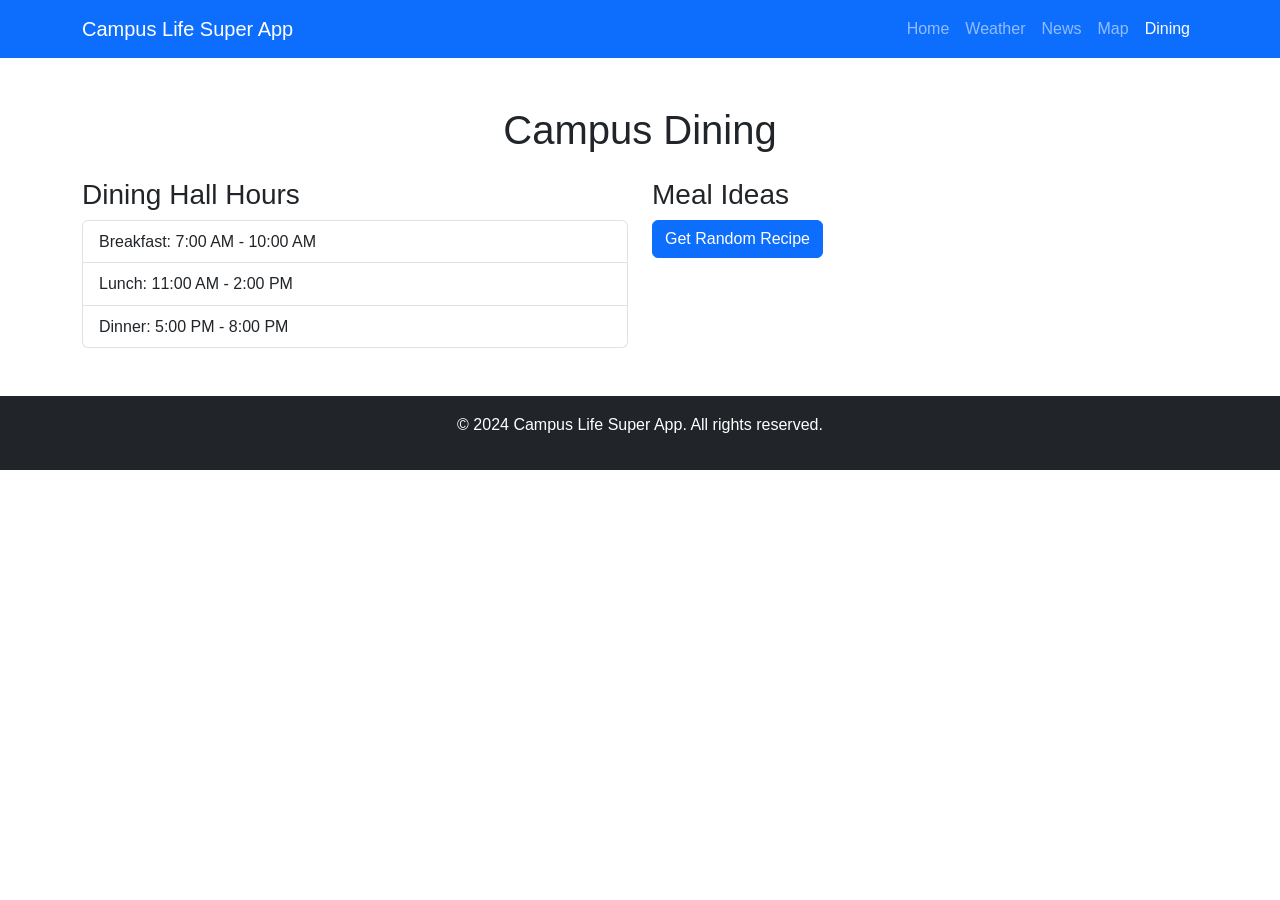
==== dining.html @ a545dc6f "Initial project setup with HTML pages, CSS, and JS structure" ====
<!DOCTYPE html>
<html lang="en">
<head>
    <meta charset="UTF-8">
    <meta name="viewport" content="width=device-width, initial-scale=1.0">
    <title>Dining - Campus Life Super App</title>
    <link href="https://cdn.jsdelivr.net/npm/bootstrap@5.3.0/dist/css/bootstrap.min.css" rel="stylesheet">
    <link rel="stylesheet" href="css/style.css">
</head>
<body>
    <header>
        <nav class="navbar navbar-expand-lg navbar-dark bg-primary">
            <div class="container">
                <a class="navbar-brand" href="index.html">Campus Life Super App</a>
                <button class="navbar-toggler" type="button" data-bs-toggle="collapse" data-bs-target="#navbarNav">
                    <span class="navbar-toggler-icon"></span>
                </button>
                <div class="collapse navbar-collapse" id="navbarNav">
                    <ul class="navbar-nav ms-auto">
                        <li class="nav-item"><a class="nav-link" href="index.html">Home</a></li>
                        <li class="nav-item"><a class="nav-link" href="weather.html">Weather</a></li>
                        <li class="nav-item"><a class="nav-link" href="news.html">News</a></li>
                        <li class="nav-item"><a class="nav-link" href="map.html">Map</a></li>
                        <li class="nav-item"><a class="nav-link active" href="dining.html">Dining</a></li>
                    </ul>
                </div>
            </div>
        </nav>
    </header>

    <main class="container my-5">
        <h1 class="text-center mb-4">Campus Dining</h1>
        <div class="row">
            <div class="col-md-6">
                <h3>Dining Hall Hours</h3>
                <ul class="list-group">
                    <li class="list-group-item">Breakfast: 7:00 AM - 10:00 AM</li>
                    <li class="list-group-item">Lunch: 11:00 AM - 2:00 PM</li>
                    <li class="list-group-item">Dinner: 5:00 PM - 8:00 PM</li>
                </ul>
            </div>
            <div class="col-md-6">
                <h3>Meal Ideas</h3>
                <button id="get-recipe-btn" class="btn btn-primary mb-3">Get Random Recipe</button>
                <div id="recipe-container">
                    <!-- Recipe will be loaded here -->
                </div>
            </div>
        </div>
    </main>

    <footer class="bg-dark text-white text-center py-3">
        <div class="container">
            <p>&copy; 2024 Campus Life Super App. All rights reserved.</p>
        </div>
    </footer>

    <script src="https://cdn.jsdelivr.net/npm/bootstrap@5.3.0/dist/js/bootstrap.bundle.min.js"></script>
    <script src="js/app.js"></script>
    <script src="js/dining.js"></script>
</body>
</html>
---- css/style.css ----
/* Custom styles for Campus Life Super App */

body {
    font-family: 'Segoe UI', Tahoma, Geneva, Verdana, sans-serif;
    line-height: 1.6;
}

.hero {
    background: linear-gradient(135deg, #667eea 0%, #764ba2 100%);
    color: white;
    padding: 4rem 0;
    border-radius: 10px;
    margin-bottom: 3rem;
}

.card {
    transition: transform 0.3s ease, box-shadow 0.3s ease;
    border: none;
    border-radius: 10px;
}

.card:hover {
    transform: translateY(-5px);
    box-shadow: 0 10px 20px rgba(0, 0, 0, 0.1);
}

footer {
    margin-top: auto;
}

/* Responsive adjustments */
@media (max-width: 768px) {
    .hero {
        padding: 2rem 1rem;
    }

    .hero h1 {
        font-size: 2rem;
    }

    .navbar-brand {
        font-size: 1.2rem;
    }
}

/* Accessibility improvements */
.btn:focus,
.navbar-toggler:focus {
    box-shadow: 0 0 0 0.2rem rgba(0, 123, 255, 0.25);
}

.card:focus-within {
    outline: 2px solid #007bff;
    outline-offset: 2px;
}
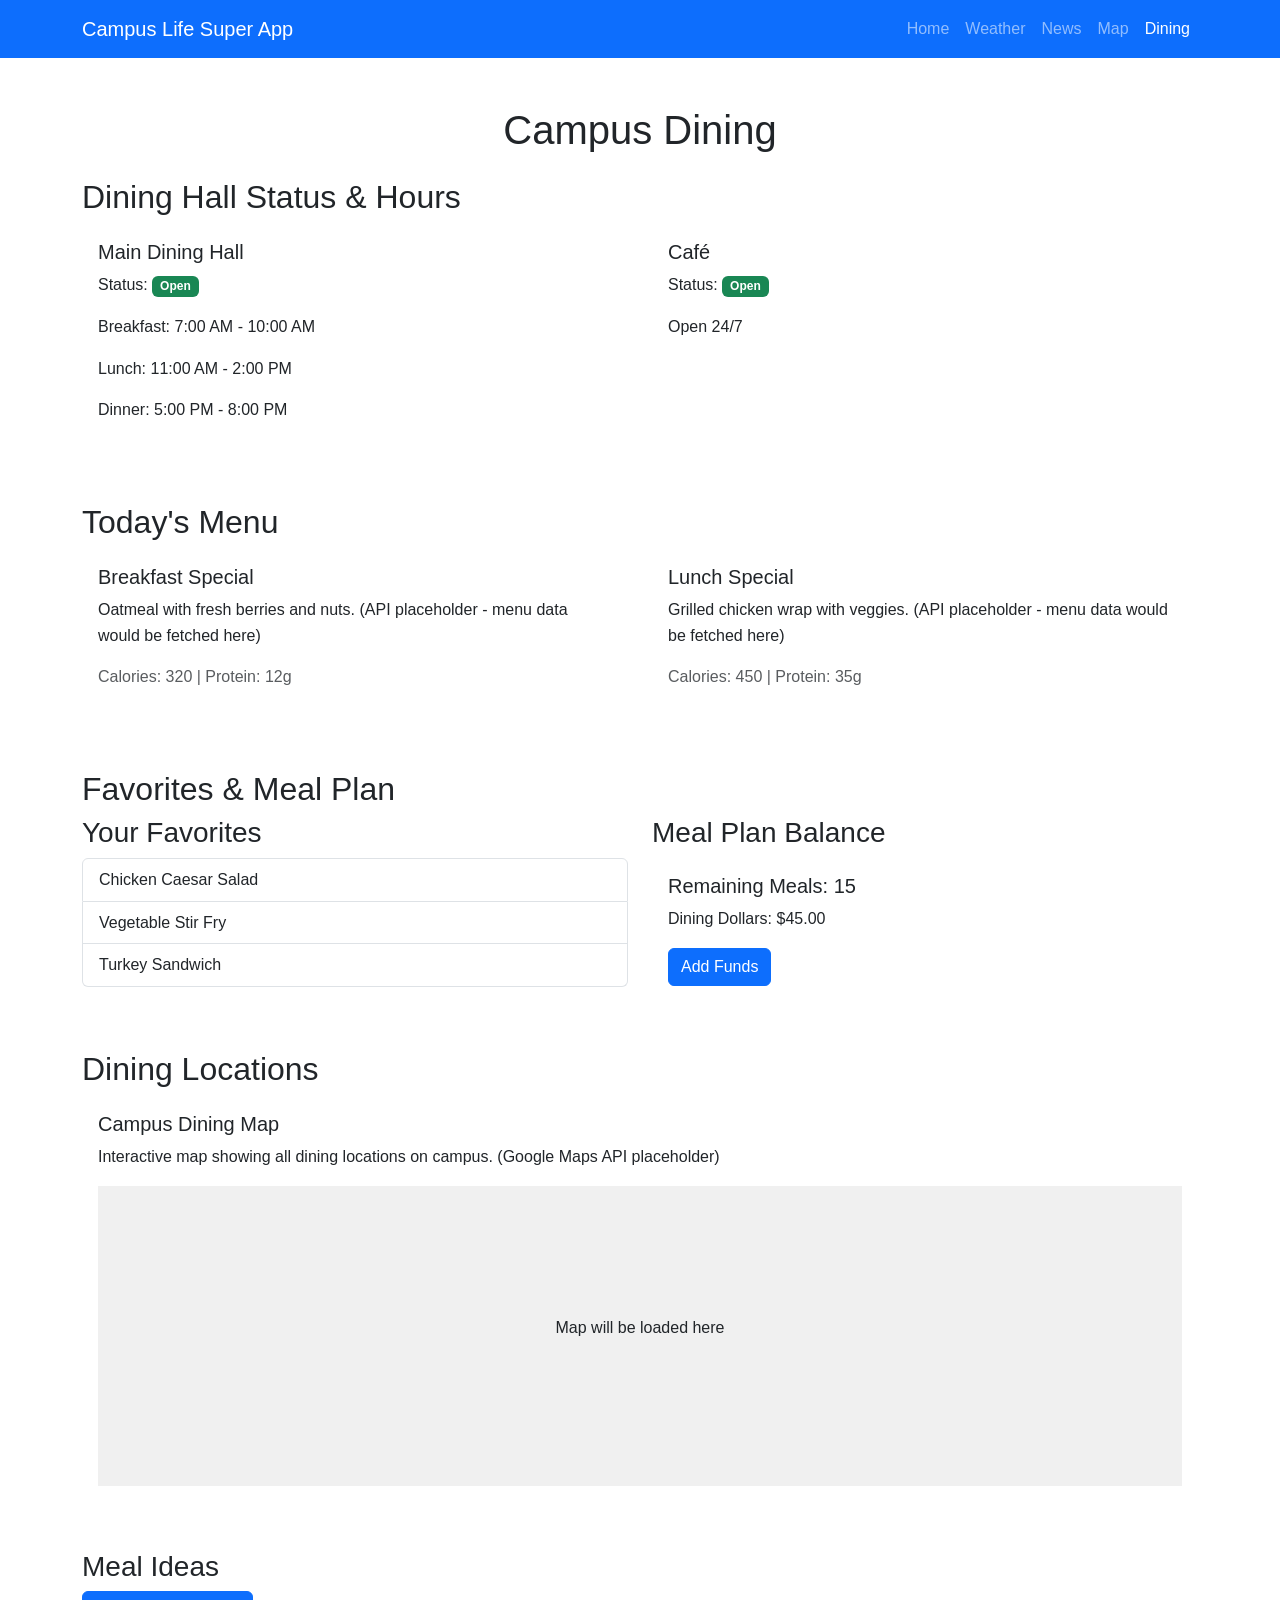
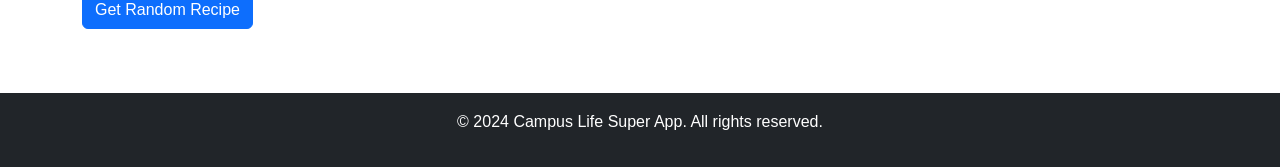
==== commit b7937945: "Enhanced dining page with status/hours, menu placeholders, favorites, and location sections" ====
--- a/dining.html
+++ b/dining.html
@@ -30,15 +30,104 @@
 
     <main class="container my-5">
         <h1 class="text-center mb-4">Campus Dining</h1>
+        
+        <!-- Dining Hall Status/Hours Section -->
+        <section class="dining-status mb-5">
+            <h2>Dining Hall Status & Hours</h2>
+            <div class="row">
+                <div class="col-md-6">
+                    <div class="card">
+                        <div class="card-body">
+                            <h5 class="card-title">Main Dining Hall</h5>
+                            <p class="card-text">Status: <span class="badge bg-success">Open</span></p>
+                            <p>Breakfast: 7:00 AM - 10:00 AM</p>
+                            <p>Lunch: 11:00 AM - 2:00 PM</p>
+                            <p>Dinner: 5:00 PM - 8:00 PM</p>
+                        </div>
+                    </div>
+                </div>
+                <div class="col-md-6">
+                    <div class="card">
+                        <div class="card-body">
+                            <h5 class="card-title">Café</h5>
+                            <p class="card-text">Status: <span class="badge bg-success">Open</span></p>
+                            <p>Open 24/7</p>
+                        </div>
+                    </div>
+                </div>
+            </div>
+        </section>
+
+        <!-- Menu/API Placeholder Section -->
+        <section class="menu-placeholder mb-5">
+            <h2>Today's Menu</h2>
+            <div class="row">
+                <div class="col-md-6">
+                    <div class="card">
+                        <div class="card-body">
+                            <h5 class="card-title">Breakfast Special</h5>
+                            <p class="card-text">Oatmeal with fresh berries and nuts. (API placeholder - menu data would be fetched here)</p>
+                            <p class="text-muted">Calories: 320 | Protein: 12g</p>
+                        </div>
+                    </div>
+                </div>
+                <div class="col-md-6">
+                    <div class="card">
+                        <div class="card-body">
+                            <h5 class="card-title">Lunch Special</h5>
+                            <p class="card-text">Grilled chicken wrap with veggies. (API placeholder - menu data would be fetched here)</p>
+                            <p class="text-muted">Calories: 450 | Protein: 35g</p>
+                        </div>
+                    </div>
+                </div>
+            </div>
+        </section>
+
+        <!-- Favorites/Meal Plan Section -->
+        <section class="favorites mb-5">
+            <h2>Favorites & Meal Plan</h2>
+            <div class="row">
+                <div class="col-md-6">
+                    <h3>Your Favorites</h3>
+                    <ul class="list-group">
+                        <li class="list-group-item">Chicken Caesar Salad</li>
+                        <li class="list-group-item">Vegetable Stir Fry</li>
+                        <li class="list-group-item">Turkey Sandwich</li>
+                    </ul>
+                </div>
+                <div class="col-md-6">
+                    <h3>Meal Plan Balance</h3>
+                    <div class="card">
+                        <div class="card-body">
+                            <h5 class="card-title">Remaining Meals: 15</h5>
+                            <p class="card-text">Dining Dollars: $45.00</p>
+                            <button class="btn btn-primary">Add Funds</button>
+                        </div>
+                    </div>
+                </div>
+            </div>
+        </section>
+
+        <!-- Map/Location Placeholder Section -->
+        <section class="location-placeholder mb-5">
+            <h2>Dining Locations</h2>
+            <div class="row">
+                <div class="col-12">
+                    <div class="card">
+                        <div class="card-body">
+                            <h5 class="card-title">Campus Dining Map</h5>
+                            <p class="card-text">Interactive map showing all dining locations on campus. (Google Maps API placeholder)</p>
+                            <div id="dining-map" style="height: 300px; background-color: #f0f0f0; display: flex; align-items: center; justify-content: center;">
+                                <p>Map will be loaded here</p>
+                            </div>
+                        </div>
+                    </div>
+                </div>
+            </div>
+        </section>
+
+        <!-- Meal Ideas Section (existing) -->
         <div class="row">
-            <div class="col-md-6">
-                <h3>Dining Hall Hours</h3>
-                <ul class="list-group">
-                    <li class="list-group-item">Breakfast: 7:00 AM - 10:00 AM</li>
-                    <li class="list-group-item">Lunch: 11:00 AM - 2:00 PM</li>
-                    <li class="list-group-item">Dinner: 5:00 PM - 8:00 PM</li>
-                </ul>
-            </div>
             <div class="col-md-6">
                 <h3>Meal Ideas</h3>
                 <button id="get-recipe-btn" class="btn btn-primary mb-3">Get Random Recipe</button>
--- a/css/style.css
+++ b/css/style.css
@@ -1,10 +1,12 @@
 /* Custom styles for Campus Life Super App */
 
+/* General body styles */
 body {
     font-family: 'Segoe UI', Tahoma, Geneva, Verdana, sans-serif;
     line-height: 1.6;
 }
 
+/* Hero section styling with gradient background */
 .hero {
     background: linear-gradient(135deg, #667eea 0%, #764ba2 100%);
     color: white;
@@ -13,6 +15,7 @@
     margin-bottom: 3rem;
 }
 
+/* Card hover effects for interactive elements */
 .card {
     transition: transform 0.3s ease, box-shadow 0.3s ease;
     border: none;
@@ -24,11 +27,12 @@
     box-shadow: 0 10px 20px rgba(0, 0, 0, 0.1);
 }
 
+/* Footer positioning */
 footer {
     margin-top: auto;
 }
 
-/* Responsive adjustments */
+/* Responsive adjustments for mobile devices */
 @media (max-width: 768px) {
     .hero {
         padding: 2rem 1rem;
@@ -43,7 +47,7 @@
     }
 }
 
-/* Accessibility improvements */
+/* Accessibility improvements for focus states */
 .btn:focus,
 .navbar-toggler:focus {
     box-shadow: 0 0 0 0.2rem rgba(0, 123, 255, 0.25);
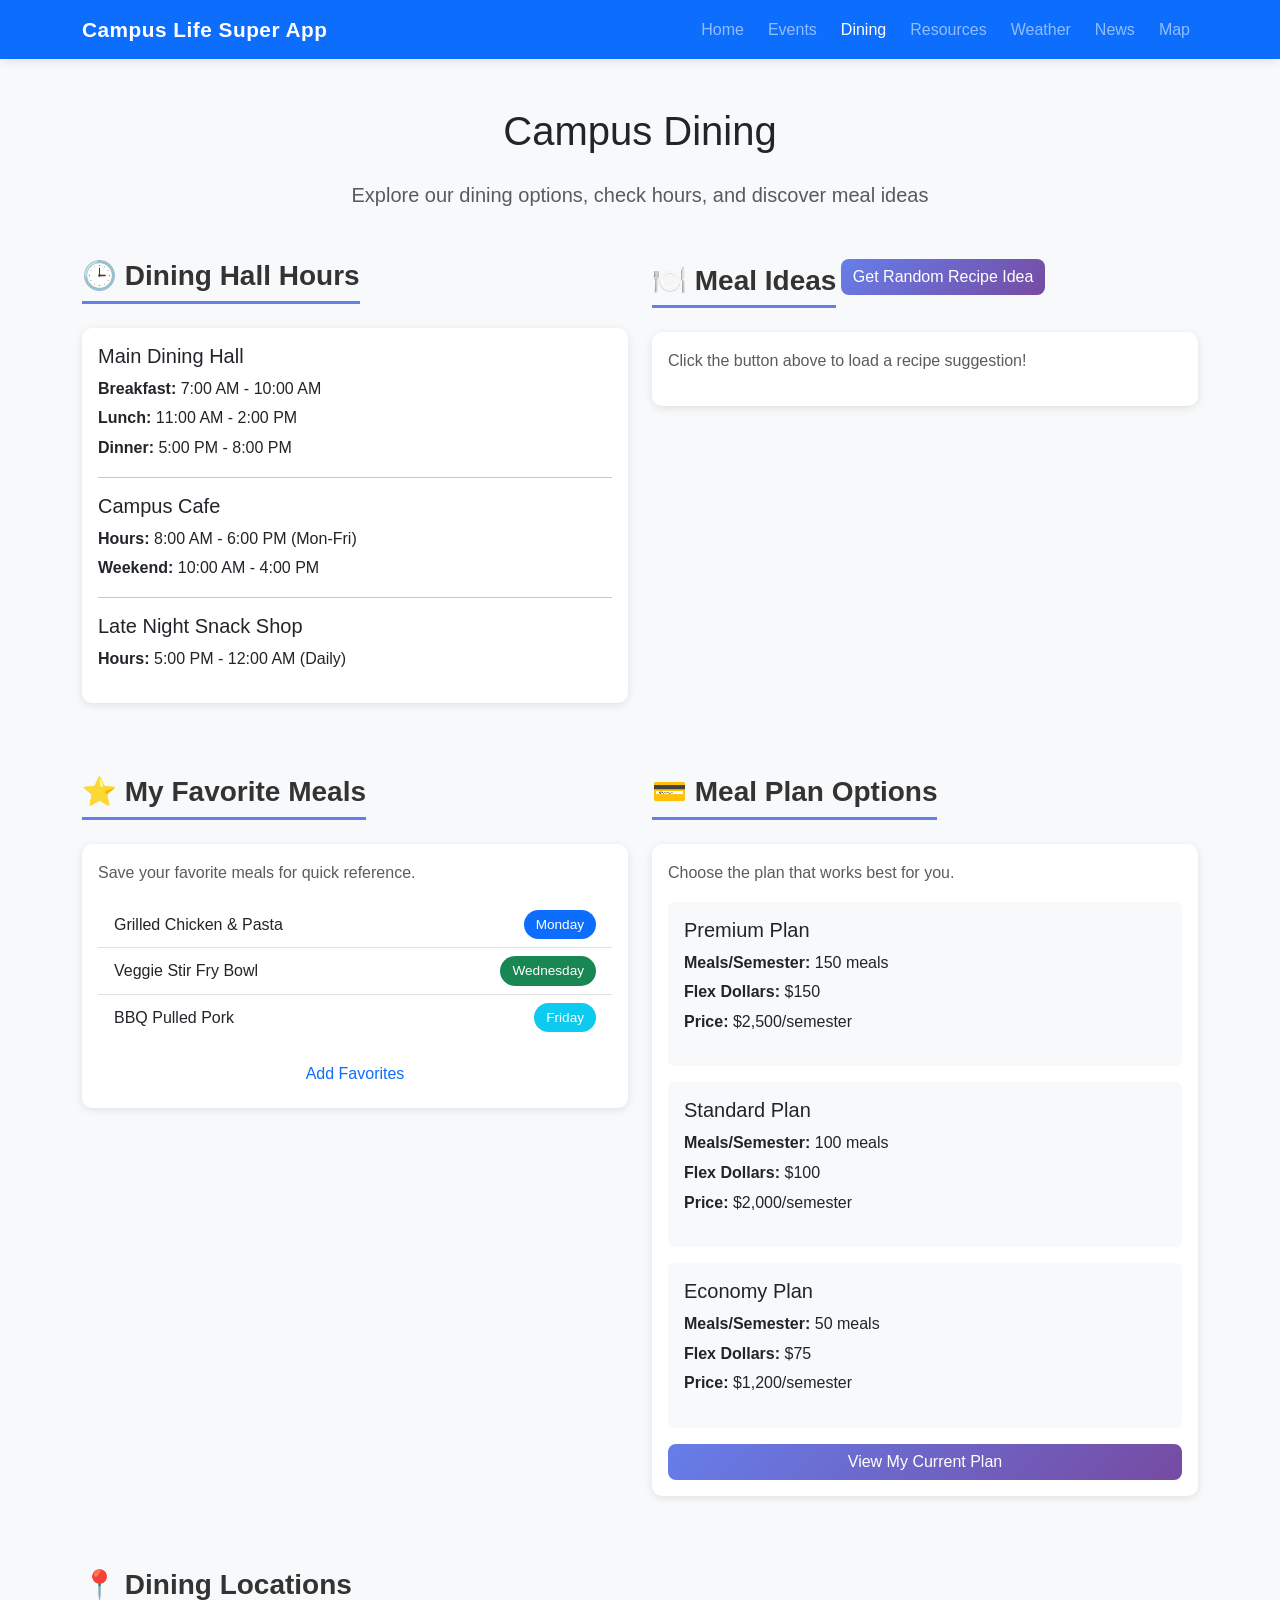
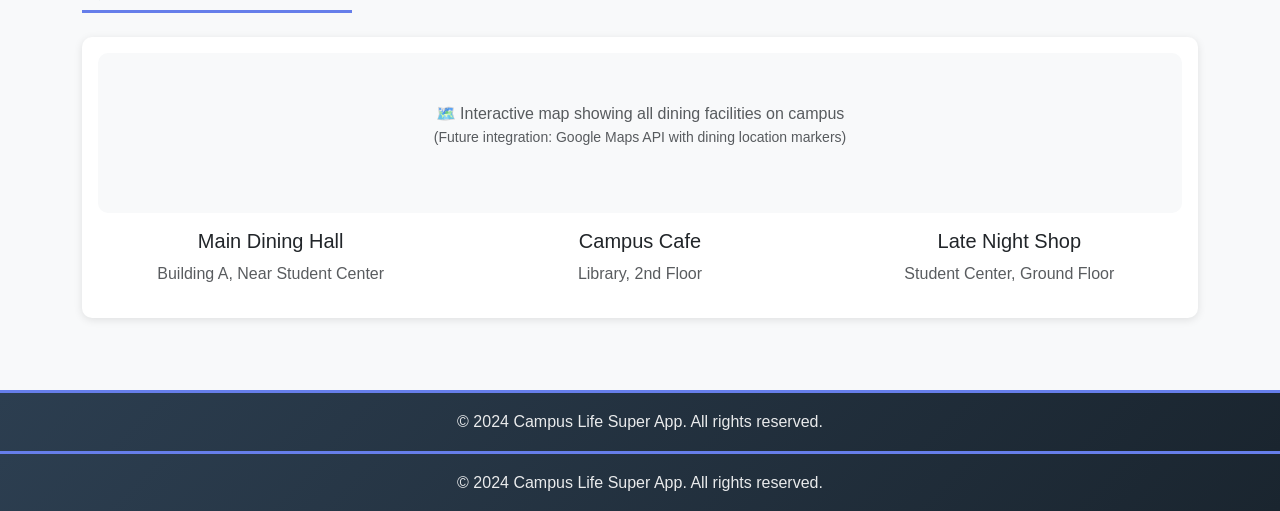
==== commit a679ab8d: "Add Events page with search/filter functionality and modal details" ====
--- a/dining.html
+++ b/dining.html
@@ -18,10 +18,12 @@
                 <div class="collapse navbar-collapse" id="navbarNav">
                     <ul class="navbar-nav ms-auto">
                         <li class="nav-item"><a class="nav-link" href="index.html">Home</a></li>
+                        <li class="nav-item"><a class="nav-link" href="events.html">Events</a></li>
+                        <li class="nav-item"><a class="nav-link active" href="dining.html">Dining</a></li>
+                        <li class="nav-item"><a class="nav-link" href="student-resources.html">Resources</a></li>
                         <li class="nav-item"><a class="nav-link" href="weather.html">Weather</a></li>
                         <li class="nav-item"><a class="nav-link" href="news.html">News</a></li>
                         <li class="nav-item"><a class="nav-link" href="map.html">Map</a></li>
-                        <li class="nav-item"><a class="nav-link active" href="dining.html">Dining</a></li>
                     </ul>
                 </div>
             </div>
@@ -29,114 +31,170 @@
     </header>
 
     <main class="container my-5">
+        <!-- PAGE TITLE AND DESCRIPTION -->
+        <!-- Purpose: Provide context for the dining page -->
         <h1 class="text-center mb-4">Campus Dining</h1>
-        
-        <!-- Dining Hall Status/Hours Section -->
-        <section class="dining-status mb-5">
-            <h2>Dining Hall Status & Hours</h2>
-            <div class="row">
-                <div class="col-md-6">
-                    <div class="card">
-                        <div class="card-body">
-                            <h5 class="card-title">Main Dining Hall</h5>
-                            <p class="card-text">Status: <span class="badge bg-success">Open</span></p>
-                            <p>Breakfast: 7:00 AM - 10:00 AM</p>
-                            <p>Lunch: 11:00 AM - 2:00 PM</p>
-                            <p>Dinner: 5:00 PM - 8:00 PM</p>
-                        </div>
-                    </div>
-                </div>
-                <div class="col-md-6">
-                    <div class="card">
-                        <div class="card-body">
-                            <h5 class="card-title">Café</h5>
-                            <p class="card-text">Status: <span class="badge bg-success">Open</span></p>
-                            <p>Open 24/7</p>
-                        </div>
-                    </div>
-                </div>
-            </div>
-        </section>
-
-        <!-- Menu/API Placeholder Section -->
-        <section class="menu-placeholder mb-5">
-            <h2>Today's Menu</h2>
-            <div class="row">
-                <div class="col-md-6">
-                    <div class="card">
-                        <div class="card-body">
-                            <h5 class="card-title">Breakfast Special</h5>
-                            <p class="card-text">Oatmeal with fresh berries and nuts. (API placeholder - menu data would be fetched here)</p>
-                            <p class="text-muted">Calories: 320 | Protein: 12g</p>
-                        </div>
-                    </div>
-                </div>
-                <div class="col-md-6">
-                    <div class="card">
-                        <div class="card-body">
-                            <h5 class="card-title">Lunch Special</h5>
-                            <p class="card-text">Grilled chicken wrap with veggies. (API placeholder - menu data would be fetched here)</p>
-                            <p class="text-muted">Calories: 450 | Protein: 35g</p>
-                        </div>
-                    </div>
-                </div>
-            </div>
-        </section>
-
-        <!-- Favorites/Meal Plan Section -->
-        <section class="favorites mb-5">
-            <h2>Favorites & Meal Plan</h2>
-            <div class="row">
-                <div class="col-md-6">
-                    <h3>Your Favorites</h3>
-                    <ul class="list-group">
-                        <li class="list-group-item">Chicken Caesar Salad</li>
-                        <li class="list-group-item">Vegetable Stir Fry</li>
-                        <li class="list-group-item">Turkey Sandwich</li>
-                    </ul>
-                </div>
-                <div class="col-md-6">
-                    <h3>Meal Plan Balance</h3>
-                    <div class="card">
-                        <div class="card-body">
-                            <h5 class="card-title">Remaining Meals: 15</h5>
-                            <p class="card-text">Dining Dollars: $45.00</p>
-                            <button class="btn btn-primary">Add Funds</button>
-                        </div>
-                    </div>
-                </div>
-            </div>
-        </section>
-
-        <!-- Map/Location Placeholder Section -->
-        <section class="location-placeholder mb-5">
-            <h2>Dining Locations</h2>
-            <div class="row">
-                <div class="col-12">
-                    <div class="card">
-                        <div class="card-body">
-                            <h5 class="card-title">Campus Dining Map</h5>
-                            <p class="card-text">Interactive map showing all dining locations on campus. (Google Maps API placeholder)</p>
-                            <div id="dining-map" style="height: 300px; background-color: #f0f0f0; display: flex; align-items: center; justify-content: center;">
-                                <p>Map will be loaded here</p>
+        <p class="text-center lead text-muted mb-5">Explore our dining options, check hours, and discover meal ideas</p>
+
+        <!-- DINING HALL STATUS AND HOURS -->
+        <!-- Purpose: Display current hours and status of dining facilities -->
+        <div class="row mb-5">
+            <div class="col-md-6 mb-4">
+                <h3>🕒 Dining Hall Hours</h3>
+                <div class="card">
+                    <div class="card-body">
+                        <ul class="list-unstyled">
+                            <li class="mb-3">
+                                <h5>Main Dining Hall</h5>
+                                <p class="mb-1"><strong>Breakfast:</strong> 7:00 AM - 10:00 AM</p>
+                                <p class="mb-1"><strong>Lunch:</strong> 11:00 AM - 2:00 PM</p>
+                                <p class="mb-0"><strong>Dinner:</strong> 5:00 PM - 8:00 PM</p>
+                            </li>
+                            <hr>
+                            <li class="mb-3">
+                                <h5>Campus Cafe</h5>
+                                <p class="mb-1"><strong>Hours:</strong> 8:00 AM - 6:00 PM (Mon-Fri)</p>
+                                <p class="mb-0"><strong>Weekend:</strong> 10:00 AM - 4:00 PM</p>
+                            </li>
+                            <hr>
+                            <li>
+                                <h5>Late Night Snack Shop</h5>
+                                <p class="mb-0"><strong>Hours:</strong> 5:00 PM - 12:00 AM (Daily)</p>
+                            </li>
+                        </ul>
+                    </div>
+                </div>
+            </div>
+
+            <!-- MENU AND API PLACEHOLDER -->
+            <!-- Purpose: Display meal ideas and recipes from API -->
+            <div class="col-md-6 mb-4">
+                <h3>🍽️ Meal Ideas</h3>
+                <button id="get-recipe-btn" class="btn btn-primary mb-3">
+                    Get Random Recipe Idea
+                </button>
+                <div id="recipe-container" class="card">
+                    <div class="card-body">
+                        <p class="text-muted">Click the button above to load a recipe suggestion!</p>
+                    </div>
+                </div>
+            </div>
+        </div>
+
+        <!-- FAVORITES AND MEAL PLAN SECTION -->
+        <!-- Purpose: Allow students to save favorites and view meal plans -->
+        <div class="row mb-5">
+            <div class="col-md-6 mb-4">
+                <h3>⭐ My Favorite Meals</h3>
+                <div class="card">
+                    <div class="card-body">
+                        <p class="text-muted mb-3">Save your favorite meals for quick reference.</p>
+                        <ul class="list-group">
+                            <li class="list-group-item d-flex justify-content-between align-items-center">
+                                Grilled Chicken & Pasta
+                                <span class="badge bg-primary rounded-pill">Monday</span>
+                            </li>
+                            <li class="list-group-item d-flex justify-content-between align-items-center">
+                                Veggie Stir Fry Bowl
+                                <span class="badge bg-success rounded-pill">Wednesday</span>
+                            </li>
+                            <li class="list-group-item d-flex justify-content-between align-items-center">
+                                BBQ Pulled Pork
+                                <span class="badge bg-info rounded-pill">Friday</span>
+                            </li>
+                        </ul>
+                        <button class="btn btn-outline-primary mt-3 w-100">
+                            Add Favorites
+                        </button>
+                    </div>
+                </div>
+            </div>
+
+            <!-- MEAL PLAN INFORMATION -->
+            <!-- Purpose: Display meal plan options and purchasing info -->
+            <div class="col-md-6 mb-4">
+                <h3>💳 Meal Plan Options</h3>
+                <div class="card">
+                    <div class="card-body">
+                        <p class="text-muted mb-3">Choose the plan that works best for you.</p>
+                        
+                        <div class="mb-3 p-3 bg-light rounded">
+                            <h5>Premium Plan</h5>
+                            <p class="mb-1"><strong>Meals/Semester:</strong> 150 meals</p>
+                            <p class="mb-1"><strong>Flex Dollars:</strong> $150</p>
+                            <p><strong>Price:</strong> $2,500/semester</p>
+                        </div>
+
+                        <div class="mb-3 p-3 bg-light rounded">
+                            <h5>Standard Plan</h5>
+                            <p class="mb-1"><strong>Meals/Semester:</strong> 100 meals</p>
+                            <p class="mb-1"><strong>Flex Dollars:</strong> $100</p>
+                            <p><strong>Price:</strong> $2,000/semester</p>
+                        </div>
+
+                        <div class="mb-3 p-3 bg-light rounded">
+                            <h5>Economy Plan</h5>
+                            <p class="mb-1"><strong>Meals/Semester:</strong> 50 meals</p>
+                            <p class="mb-1"><strong>Flex Dollars:</strong> $75</p>
+                            <p><strong>Price:</strong> $1,200/semester</p>
+                        </div>
+
+                        <button class="btn btn-primary w-100">
+                            View My Current Plan
+                        </button>
+                    </div>
+                </div>
+            </div>
+        </div>
+
+        <!-- MAP AND LOCATION PLACEHOLDER -->
+        <!-- Purpose: Show location of dining facilities on campus -->
+        <div class="row">
+            <div class="col-12">
+                <h3>📍 Dining Locations</h3>
+                <div class="card mb-4">
+                    <div class="card-body">
+                        <div class="bg-light p-5 text-center mb-3" style="border-radius: 10px;">
+                            <p class="text-muted mb-0">
+                                🗺️ Interactive map showing all dining facilities on campus
+                            </p>
+                            <p class="text-muted small">
+                                (Future integration: Google Maps API with dining location markers)
+                            </p>
+                        </div>
+                        <div class="row">
+                            <div class="col-md-4 text-center">
+                                <h5>Main Dining Hall</h5>
+                                <p class="text-muted">Building A, Near Student Center</p>
                             </div>
-                        </div>
-                    </div>
-                </div>
-            </div>
-        </section>
-
-        <!-- Meal Ideas Section (existing) -->
-        <div class="row">
-            <div class="col-md-6">
-                <h3>Meal Ideas</h3>
-                <button id="get-recipe-btn" class="btn btn-primary mb-3">Get Random Recipe</button>
-                <div id="recipe-container">
-                    <!-- Recipe will be loaded here -->
+                            <div class="col-md-4 text-center">
+                                <h5>Campus Cafe</h5>
+                                <p class="text-muted">Library, 2nd Floor</p>
+                            </div>
+                            <div class="col-md-4 text-center">
+                                <h5>Late Night Shop</h5>
+                                <p class="text-muted">Student Center, Ground Floor</p>
+                            </div>
+                        </div>
+                    </div>
                 </div>
             </div>
         </div>
     </main>
+
+    <!-- FOOTER -->
+    <!-- Purpose: Provide consistent footer across all pages -->
+    <footer class="bg-dark text-white text-center py-3 mt-5">
+        <div class="container">
+            <p>&copy; 2024 Campus Life Super App. All rights reserved.</p>
+        </div>
+    </footer>
+
+    <script src="https://cdn.jsdelivr.net/npm/bootstrap@5.3.0/dist/js/bootstrap.bundle.min.js"></script>
+    <script src="js/app.js"></script>
+    <script src="js/dining.js"></script>
+</body>
+</html>
 
     <footer class="bg-dark text-white text-center py-3">
         <div class="container">
--- a/css/style.css
+++ b/css/style.css
@@ -1,57 +1,288 @@
-/* Custom styles for Campus Life Super App */
-
-/* General body styles */
+/* ===== CAMPUS LIFE SUPER APP CUSTOM STYLES ===== */
+/* Purpose: Provide consistent, modern styling throughout the application */
+/* Theme: Professional blue/purple gradient with responsive design */
+
+/* ===== BASE STYLES ===== */
 body {
     font-family: 'Segoe UI', Tahoma, Geneva, Verdana, sans-serif;
     line-height: 1.6;
-}
-
-/* Hero section styling with gradient background */
+    background-color: #f8f9fa;
+}
+
+main {
+    min-height: calc(100vh - 200px);
+}
+
+/* ===== HERO SECTION STYLES ===== */
+/* Purpose: Create an eye-catching welcome area with gradient background */
 .hero {
     background: linear-gradient(135deg, #667eea 0%, #764ba2 100%);
     color: white;
     padding: 4rem 0;
     border-radius: 10px;
     margin-bottom: 3rem;
-}
-
-/* Card hover effects for interactive elements */
+    box-shadow: 0 4px 15px rgba(102, 126, 234, 0.4);
+}
+
+.hero h1 {
+    font-size: 2.5rem;
+    font-weight: bold;
+    margin-bottom: 1rem;
+}
+
+.hero .lead {
+    font-size: 1.3rem;
+    opacity: 0.95;
+}
+
+/* ===== CARD STYLES ===== */
+/* Purpose: Create consistent hover effects and visual hierarchy */
 .card {
     transition: transform 0.3s ease, box-shadow 0.3s ease;
     border: none;
     border-radius: 10px;
+    box-shadow: 0 2px 8px rgba(0, 0, 0, 0.1);
 }
 
 .card:hover {
     transform: translateY(-5px);
-    box-shadow: 0 10px 20px rgba(0, 0, 0, 0.1);
-}
-
-/* Footer positioning */
+    box-shadow: 0 10px 25px rgba(0, 0, 0, 0.15);
+}
+
+.event-card {
+    cursor: pointer;
+    transition: all 0.3s ease;
+}
+
+.event-card:hover {
+    background-color: #f8f9fa;
+}
+
+.resource-card {
+    border-left: 5px solid #667eea;
+}
+
+/* ===== QUICK LINKS SECTION ===== */
+/* Purpose: Provide prominent action buttons for main app features */
+.quick-links {
+    padding: 2rem 0;
+}
+
+.quick-links .btn {
+    font-size: 1rem;
+    padding: 0.75rem 1.5rem;
+    border-radius: 8px;
+    font-weight: 500;
+    transition: all 0.3s ease;
+}
+
+.quick-links .btn:hover {
+    transform: scale(1.05);
+    box-shadow: 0 5px 15px rgba(0, 0, 0, 0.2);
+}
+
+/* ===== SECTION HEADERS ===== */
+/* Purpose: Consistent styling for section titles */
+h3 {
+    color: #333;
+    font-weight: 600;
+    margin-bottom: 1.5rem;
+    border-bottom: 3px solid #667eea;
+    padding-bottom: 0.5rem;
+    display: inline-block;
+}
+
+/* ===== NAVBAR STYLES ===== */
+/* Purpose: Custom branding and navigation styling */
+.navbar {
+    box-shadow: 0 2px 10px rgba(0, 0, 0, 0.1);
+}
+
+.navbar-brand {
+    font-weight: bold;
+    font-size: 1.3rem;
+    letter-spacing: 0.5px;
+}
+
+.nav-link {
+    transition: color 0.3s ease;
+    margin-left: 0.5rem;
+}
+
+.nav-link:hover {
+    color: #e7e7e7 !important;
+}
+
+/* ===== FEATURED EVENTS SECTION ===== */
+/* Purpose: Highlight upcoming events on home page */
+.featured-events .card {
+    border-top: 4px solid #667eea;
+}
+
+/* ===== DINING SECTION ===== */
+/* Purpose: Highlight dining-related content */
+.dining-snapshot {
+    background: linear-gradient(135deg, #ffecd2 0%, #fcb69f 100%);
+    padding: 2rem;
+    border-radius: 10px;
+}
+
+/* ===== ANNOUNCEMENTS SECTION ===== */
+/* Purpose: Style announcement alerts prominently */
+.alert {
+    border-radius: 8px;
+    border: none;
+    box-shadow: 0 2px 8px rgba(0, 0, 0, 0.1);
+}
+
+/* ===== BUTTONS ===== */
+/* Purpose: Consistent button styling throughout app */
+.btn {
+    border-radius: 8px;
+    font-weight: 500;
+    transition: all 0.3s ease;
+    border: none;
+}
+
+.btn-primary {
+    background: linear-gradient(135deg, #667eea 0%, #764ba2 100%);
+    border-color: transparent;
+}
+
+.btn-primary:hover {
+    background: linear-gradient(135deg, #764ba2 0%, #667eea 100%);
+    transform: translateY(-2px);
+    box-shadow: 0 5px 15px rgba(102, 126, 234, 0.4);
+}
+
+/* ===== BADGE STYLES ===== */
+/* Purpose: Highlight categories and tags */
+.badge {
+    padding: 0.5rem 0.75rem;
+    border-radius: 6px;
+    font-size: 0.85rem;
+    font-weight: 500;
+}
+
+/* ===== LIST GROUP STYLES ===== */
+/* Purpose: Consistent styling for lists */
+.list-group-item {
+    border: none;
+    border-bottom: 1px solid #e0e0e0;
+    background-color: transparent;
+}
+
+.list-group-item:last-child {
+    border-bottom: none;
+}
+
+/* ===== FOOTER STYLES ===== */
+/* Purpose: Consistent footer styling */
 footer {
     margin-top: auto;
-}
-
-/* Responsive adjustments for mobile devices */
+    background: linear-gradient(135deg, #2c3e50 0%, #1a252f 100%);
+    border-top: 3px solid #667eea;
+}
+
+footer p {
+    margin: 0;
+    opacity: 0.9;
+}
+
+/* ===== MODAL STYLES ===== */
+/* Purpose: Enhance modal appearance for event details */
+.modal-content {
+    border-radius: 10px;
+    border: none;
+    box-shadow: 0 5px 20px rgba(0, 0, 0, 0.3);
+}
+
+.modal-header {
+    background: linear-gradient(135deg, #667eea 0%, #764ba2 100%);
+    color: white;
+    border: none;
+    border-radius: 10px 10px 0 0;
+}
+
+.modal-header .btn-close {
+    filter: brightness(0) invert(1);
+}
+
+/* ===== SPINNER/LOADING STYLES ===== */
+/* Purpose: Match spinner color to app theme */
+.spinner-border {
+    color: #667eea;
+}
+
+/* ===== RESPONSIVE ADJUSTMENTS ===== */
+/* Purpose: Ensure proper display on smaller screens */
 @media (max-width: 768px) {
     .hero {
         padding: 2rem 1rem;
     }
 
     .hero h1 {
-        font-size: 2rem;
+        font-size: 1.8rem;
     }
 
     .navbar-brand {
-        font-size: 1.2rem;
-    }
-}
-
-/* Accessibility improvements for focus states */
+        font-size: 1.1rem;
+    }
+
+    h3 {
+        font-size: 1.3rem;
+    }
+
+    .quick-links .btn {
+        font-size: 0.9rem;
+        padding: 0.6rem 1rem;
+    }
+
+    main {
+        min-height: calc(100vh - 150px);
+    }
+}
+
+/* ===== TABLET SPECIFIC STYLES ===== */
+@media (max-width: 1024px) {
+    .card {
+        margin-bottom: 1rem;
+    }
+}
+
+/* ===== ACCESSIBILITY IMPROVEMENTS ===== */
+/* Purpose: Ensure proper focus states and keyboard navigation */
 .btn:focus,
-.navbar-toggler:focus {
-    box-shadow: 0 0 0 0.2rem rgba(0, 123, 255, 0.25);
-}
+.navbar-toggler:focus,
+.card:focus,
+a:focus {
+    box-shadow: 0 0 0 0.2rem rgba(102, 126, 234, 0.25);
+    outline: none;
+}
+
+/* ===== FOCUS VISIBLE FOR BETTER KEYBOARD NAVIGATION ===== */
+:focus-visible {
+    outline: 2px solid #667eea;
+    outline-offset: 2px;
+}
+
+/* ===== PRINT STYLES ===== */
+/* Purpose: Optimize appearance when printing */
+@media print {
+    navbar,
+    footer {
+        display: none;
+    }
+
+    body {
+        background-color: white;
+    }
+
+    .card {
+        page-break-inside: avoid;
+    }
+}
+
 
 .card:focus-within {
     outline: 2px solid #007bff;
